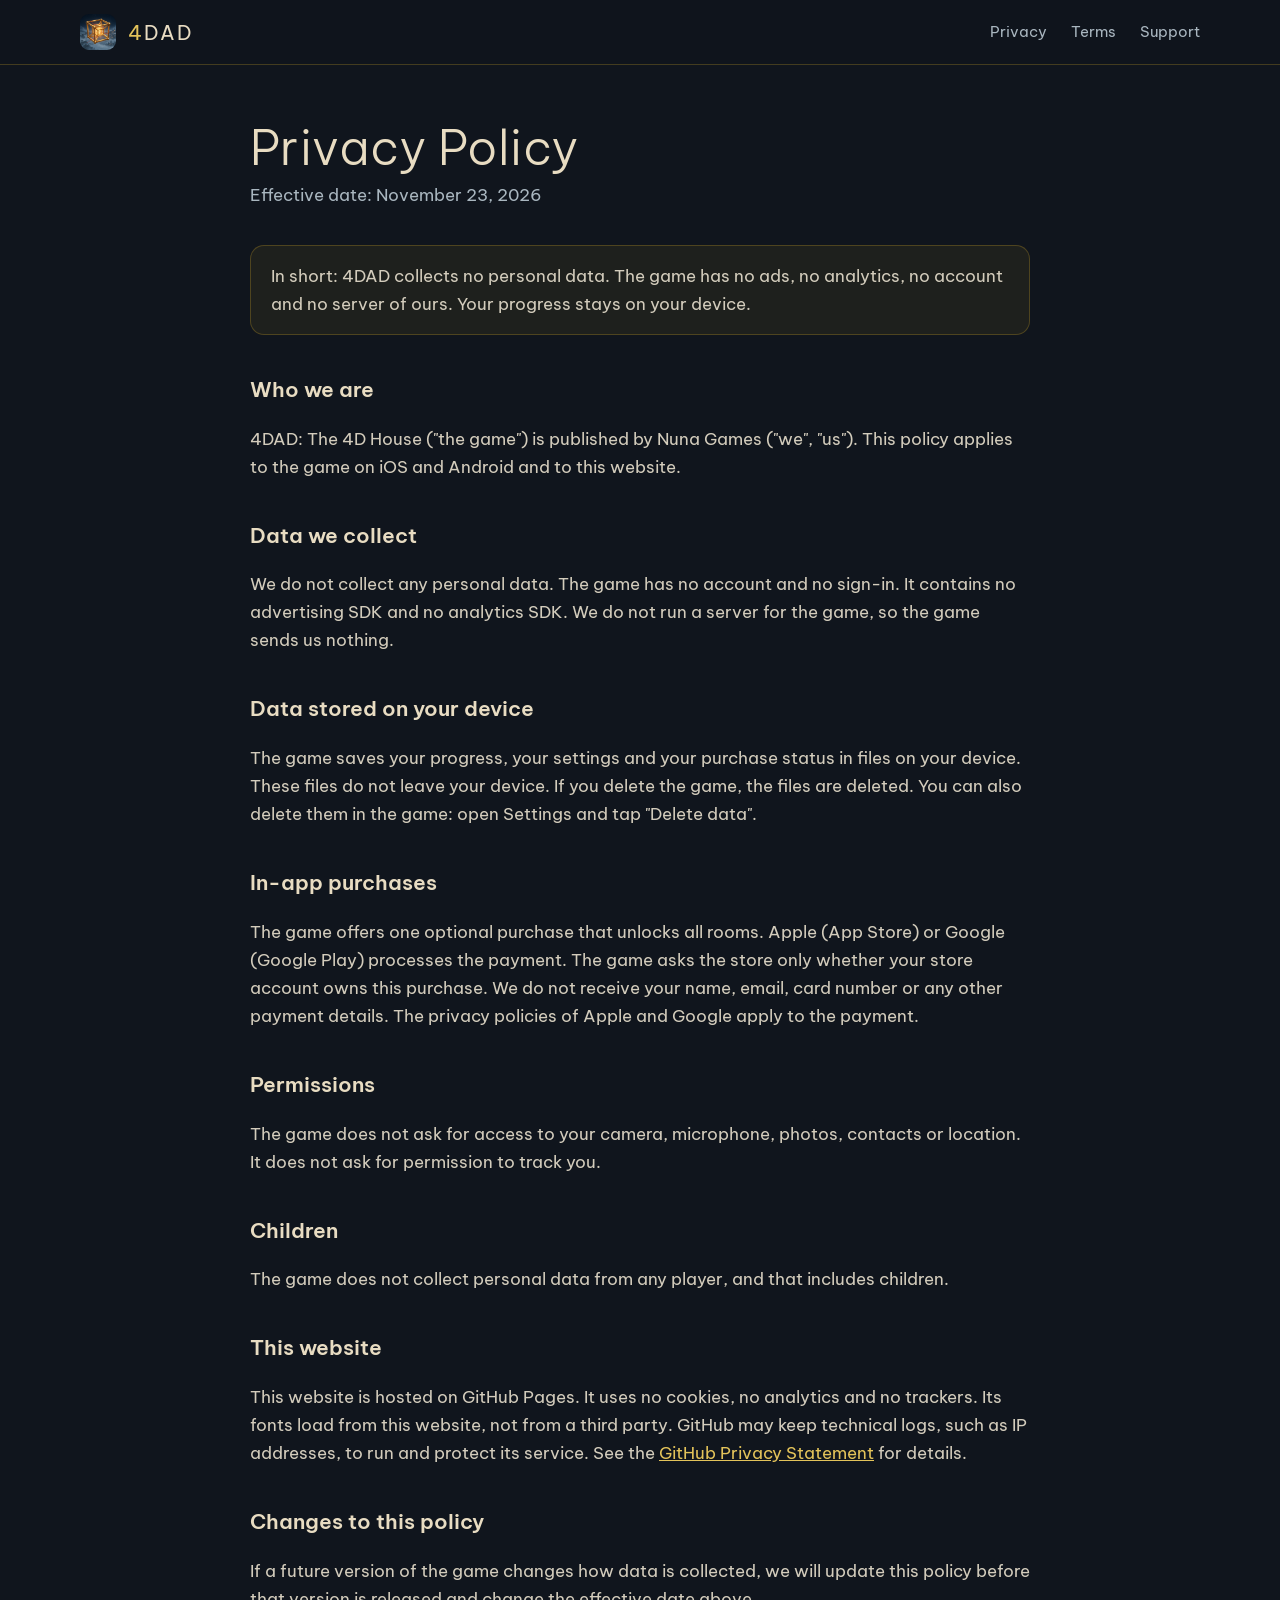
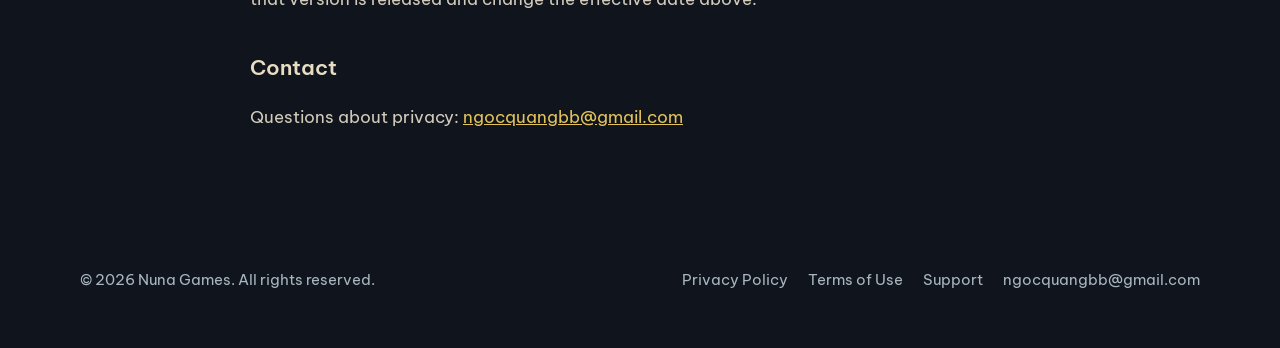
==== privacy.html @ d1624da0 "feat: add the 4DAD landing page with privacy, terms and support The site is plain HTML and CSS for G" ====
<!doctype html>
<html lang="en">
<head>
  <meta charset="utf-8">
  <meta name="viewport" content="width=device-width, initial-scale=1">
  <title>Privacy Policy — 4DAD</title>
  <meta name="description" content="How 4DAD: The 4D House handles your data. The game collects no personal data.">
  <link rel="canonical" href="https://ngocquang.github.io/game-adventure-1-landing/privacy.html">
  <meta property="og:type" content="website">
  <meta property="og:title" content="Privacy Policy — 4DAD">
  <meta property="og:description" content="How 4DAD: The 4D House handles your data. The game collects no personal data.">
  <meta property="og:image" content="https://ngocquang.github.io/game-adventure-1-landing/assets/img/og.jpg">
  <meta property="og:url" content="https://ngocquang.github.io/game-adventure-1-landing/privacy.html">
  <meta name="twitter:card" content="summary_large_image">
  <meta name="theme-color" content="#10151d">
  <link rel="icon" href="favicon.png">
  <link rel="apple-touch-icon" href="apple-touch-icon.png">
  <link rel="stylesheet" href="styles.css">
</head>
<body>
  <header class="nav">
    <div class="wrap">
      <a class="brand" href="./"><img src="assets/img/icon-256.png" alt="" width="36" height="36"><span><b>4</b>DAD</span></a>
      <nav class="nav-links">
        <a href="privacy.html">Privacy</a>
        <a href="terms.html">Terms</a>
        <a href="support.html">Support</a>
      </nav>
    </div>
  </header>

  <main class="doc">
    <div class="wrap">
      <h1 class="display">Privacy Policy</h1>
      <p class="meta">Effective date: November 23, 2026</p>
      <p class="note">In short: 4DAD collects no personal data. The game has no ads, no analytics, no account and no server of ours. Your progress stays on your device.</p>

      <h2>Who we are</h2>
      <p>4DAD: The 4D House ("the game") is published by Nuna Games ("we", "us"). This policy applies to the game on iOS and Android and to this website.</p>

      <h2>Data we collect</h2>
      <p>We do not collect any personal data. The game has no account and no sign-in. It contains no advertising SDK and no analytics SDK. We do not run a server for the game, so the game sends us nothing.</p>

      <h2>Data stored on your device</h2>
      <p>The game saves your progress, your settings and your purchase status in files on your device. These files do not leave your device. If you delete the game, the files are deleted. You can also delete them in the game: open Settings and tap "Delete data".</p>

      <h2>In-app purchases</h2>
      <p>The game offers one optional purchase that unlocks all rooms. Apple (App Store) or Google (Google Play) processes the payment. The game asks the store only whether your store account owns this purchase. We do not receive your name, email, card number or any other payment details. The privacy policies of Apple and Google apply to the payment.</p>

      <h2>Permissions</h2>
      <p>The game does not ask for access to your camera, microphone, photos, contacts or location. It does not ask for permission to track you.</p>

      <h2>Children</h2>
      <p>The game does not collect personal data from any player, and that includes children.</p>

      <h2>This website</h2>
      <p>This website is hosted on GitHub Pages. It uses no cookies, no analytics and no trackers. Its fonts load from this website, not from a third party. GitHub may keep technical logs, such as IP addresses, to run and protect its service. See the <a href="https://docs.github.com/en/site-policy/privacy-policies/github-general-privacy-statement" rel="noopener">GitHub Privacy Statement</a> for details.</p>

      <h2>Changes to this policy</h2>
      <p>If a future version of the game changes how data is collected, we will update this policy before that version is released and change the effective date above.</p>

      <h2>Contact</h2>
      <p>Questions about privacy: <a href="mailto:ngocquangbb@gmail.com">ngocquangbb@gmail.com</a></p>
    </div>
  </main>
  <footer>
    <div class="wrap">
      <span>© 2026 Nuna Games. All rights reserved.</span>
      <nav>
        <a href="privacy.html">Privacy Policy</a>
        <a href="terms.html">Terms of Use</a>
        <a href="support.html">Support</a>
        <a href="mailto:ngocquangbb@gmail.com">ngocquangbb@gmail.com</a>
      </nav>
    </div>
  </footer>
</body>
</html>
---- styles.css ----
@font-face{font-family:"Be Vietnam Pro";src:url("assets/fonts/be-vietnam-pro-latin-300-normal.woff2") format("woff2");font-weight:300;font-display:swap}
@font-face{font-family:"Be Vietnam Pro";src:url("assets/fonts/be-vietnam-pro-latin-400-normal.woff2") format("woff2");font-weight:400;font-display:swap}
@font-face{font-family:"Be Vietnam Pro";src:url("assets/fonts/be-vietnam-pro-latin-600-normal.woff2") format("woff2");font-weight:600;font-display:swap}
@font-face{font-family:"Patrick Hand";src:url("assets/fonts/patrick-hand-latin-400-normal.woff2") format("woff2");font-weight:400;font-display:swap}
:root{--night:#10151d;--night-2:#1b2430;--paper:#e8dcc2;--brass:#c9a227;--brass-light:#e3c35a;--lamp:#ffc67a;--text:#ece4d2;--muted:#a9b6bf;--hair:rgba(201,162,39,.28);--radius:18px;--ease:cubic-bezier(0.22,1,0.36,1);--font-ui:"Be Vietnam Pro",system-ui,-apple-system,"Segoe UI",Roboto,sans-serif;--font-hand:"Patrick Hand","Be Vietnam Pro",cursive}
*{box-sizing:border-box}
body{margin:0;background:var(--night);color:var(--text);font:400 17px/1.65 var(--font-ui);-webkit-font-smoothing:antialiased}
a{color:var(--brass-light)}
a:focus-visible,summary:focus-visible{outline:2px solid var(--lamp);outline-offset:3px;border-radius:4px}
img{max-width:100%;display:block}
.wrap{width:min(1120px,100% - 40px);margin:0 auto}
.display{font-family:var(--font-ui);font-weight:300;letter-spacing:.01em;line-height:1.12}
.nav{position:sticky;top:0;z-index:20;background:rgba(16,21,29,.8);backdrop-filter:blur(14px);-webkit-backdrop-filter:blur(14px);border-bottom:1px solid var(--hair)}
.nav .wrap{display:flex;align-items:center;gap:20px;height:64px}
.brand{display:flex;align-items:center;gap:12px;color:var(--paper);text-decoration:none;font-weight:400;font-size:20px;letter-spacing:.1em}
.brand b,.logo b{color:var(--brass-light);font-weight:inherit}
.brand img{width:36px;height:36px;border-radius:9px}
.nav-links{margin-left:auto;display:flex;gap:24px;align-items:center}
.nav-links a{color:var(--muted);text-decoration:none;font-size:15px;transition:color 200ms var(--ease)}
.nav-links a:hover{color:var(--paper)}
.hero{padding:72px 0 40px;background:radial-gradient(70% 90% at 78% 30%,rgba(255,198,122,.12),transparent 70%)}
.hero .wrap{display:grid;grid-template-columns:.9fr 1.1fr;gap:52px;align-items:center}
.eyebrow{color:var(--brass-light);font-weight:600;letter-spacing:.16em;text-transform:uppercase;font-size:12.5px}
.logo{font-weight:300;font-size:clamp(60px,8.4vw,112px);letter-spacing:.06em;line-height:1;margin:14px 0 0;color:var(--paper);text-shadow:0 0 34px rgba(255,198,122,.35)}
.byline{font-family:var(--font-hand);font-size:28px;line-height:1;color:var(--lamp);margin:6px 0 20px;transform:rotate(-2deg);transform-origin:left center}
.hero p.lead{font-size:19.5px;color:#d9d2c1;max-width:36ch;margin:0 0 28px}
.hero p.free{color:var(--muted);font-size:15px;margin:16px 0 0}
.stores{display:flex;flex-wrap:wrap;gap:14px}
.store{display:inline-flex;align-items:center;gap:12px;min-width:200px;padding:11px 20px;border-radius:14px;background:#000;color:#fff;text-decoration:none;border:1px solid rgba(255,255,255,.28)}
a.store{transition:transform 220ms var(--ease),box-shadow 220ms var(--ease),border-color 220ms var(--ease)}
a.store:hover{transform:translateY(-3px);border-color:var(--brass-light);box-shadow:0 10px 30px rgba(255,198,122,.22)}
.store.is-soon{background:rgba(0,0,0,.55);border-style:dashed;color:#d9d2c1}
.store svg{width:28px;height:28px;flex:none}
.store small{display:block;font-size:11px;opacity:.85;line-height:1.1}
.store b{display:block;font-size:19px;line-height:1.2;font-weight:600}
.frame{justify-self:center;width:100%;aspect-ratio:16/9;border-radius:22px;padding:8px;background:#0a0d13;border:1px solid var(--brass);box-shadow:0 0 0 1px rgba(201,162,39,.2),0 0 70px rgba(255,198,122,.22),0 40px 80px rgba(0,0,0,.6)}
.frame img{width:100%;height:100%;object-fit:cover;border-radius:15px;background:#000}
section{padding:56px 0 72px}
.features{display:grid;grid-template-columns:repeat(3,1fr);gap:24px}
.card{background:linear-gradient(180deg,var(--night-2),#141b25);border:1px solid rgba(127,154,168,.2);border-radius:var(--radius);overflow:hidden;transition:transform 260ms var(--ease),border-color 260ms var(--ease),box-shadow 260ms var(--ease)}
.card:hover{transform:translateY(-4px);border-color:rgba(227,195,90,.5);box-shadow:0 16px 40px rgba(0,0,0,.45)}
.card .shot{aspect-ratio:16/9;overflow:hidden;background:#000}
.card .shot img{width:100%;height:100%;object-fit:cover}
.card .body{padding:20px 24px 24px}
.card h3{font-size:20px;font-weight:600;margin:0 0 6px;color:var(--paper)}
.card p{margin:0;color:var(--muted);font-size:15.5px}
footer{padding:40px 0 56px;color:var(--muted);font-size:14.5px}
footer .wrap{display:flex;flex-wrap:wrap;gap:16px 28px;align-items:center}
footer nav{display:flex;flex-wrap:wrap;gap:20px;margin-left:auto}
footer a{color:var(--muted);text-decoration:none}
footer a:hover{color:var(--paper)}
.doc{padding:56px 0 80px}
.doc .wrap{max-width:780px}
.doc h1{font-size:clamp(34px,5vw,48px);margin:0 0 6px;color:var(--paper)}
.doc .meta{color:var(--muted);margin:0 0 36px}
.doc h2{font-size:21px;font-weight:600;margin:38px 0 10px;color:var(--paper)}
.doc p,.doc li{color:#d3ccbc}
.doc ul{padding-left:22px}
.doc .note{padding:16px 20px;border-radius:14px;background:rgba(201,162,39,.08);border:1px solid var(--hair)}
.faq details{background:var(--night-2);border:1px solid rgba(127,154,168,.2);border-radius:14px;padding:16px 20px;margin:12px 0}
.faq summary{cursor:pointer;font-weight:600;color:var(--paper)}
.faq details p{margin:10px 0 0}
@media (max-width:900px){.hero .wrap{grid-template-columns:1fr;text-align:center}.hero p.lead{margin-inline:auto}.byline{transform-origin:center}.stores{justify-content:center}.features{grid-template-columns:1fr}.nav-links{display:none}section{padding:40px 0 56px}}
@media (prefers-reduced-motion:reduce){a.store,.card{transition:none}a.store:hover,.card:hover{transform:none}}
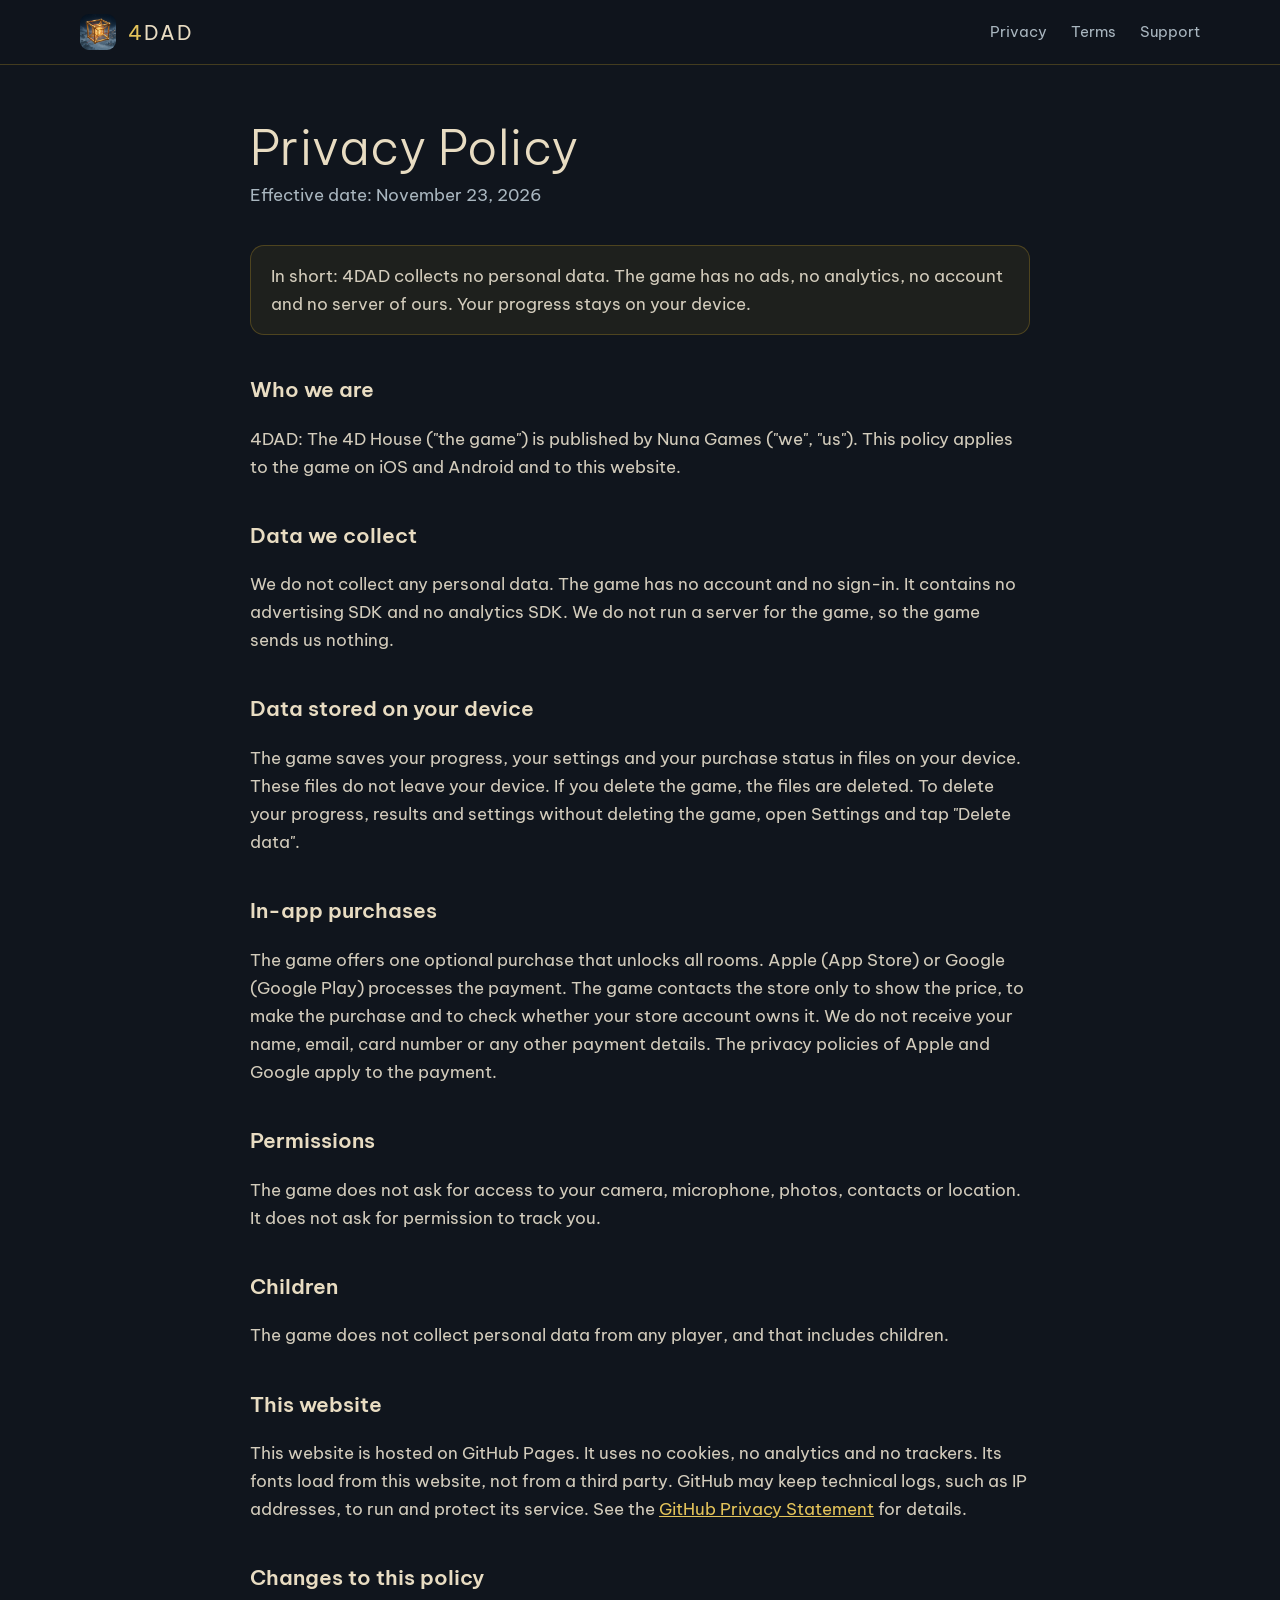
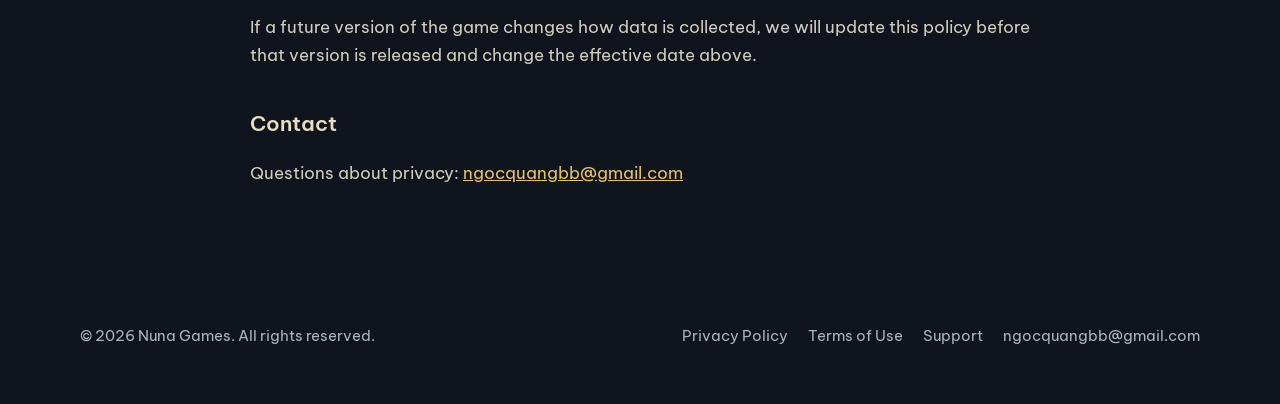
==== commit 823fea51: "docs: correct the privacy text about the delete button and the store requests The Delete data button" ====
--- a/privacy.html
+++ b/privacy.html
@@ -42,10 +42,10 @@
       <p>We do not collect any personal data. The game has no account and no sign-in. It contains no advertising SDK and no analytics SDK. We do not run a server for the game, so the game sends us nothing.</p>
 
       <h2>Data stored on your device</h2>
-      <p>The game saves your progress, your settings and your purchase status in files on your device. These files do not leave your device. If you delete the game, the files are deleted. You can also delete them in the game: open Settings and tap "Delete data".</p>
+      <p>The game saves your progress, your settings and your purchase status in files on your device. These files do not leave your device. If you delete the game, the files are deleted. To delete your progress, results and settings without deleting the game, open Settings and tap "Delete data".</p>
 
       <h2>In-app purchases</h2>
-      <p>The game offers one optional purchase that unlocks all rooms. Apple (App Store) or Google (Google Play) processes the payment. The game asks the store only whether your store account owns this purchase. We do not receive your name, email, card number or any other payment details. The privacy policies of Apple and Google apply to the payment.</p>
+      <p>The game offers one optional purchase that unlocks all rooms. Apple (App Store) or Google (Google Play) processes the payment. The game contacts the store only to show the price, to make the purchase and to check whether your store account owns it. We do not receive your name, email, card number or any other payment details. The privacy policies of Apple and Google apply to the payment.</p>
 
       <h2>Permissions</h2>
       <p>The game does not ask for access to your camera, microphone, photos, contacts or location. It does not ask for permission to track you.</p>
